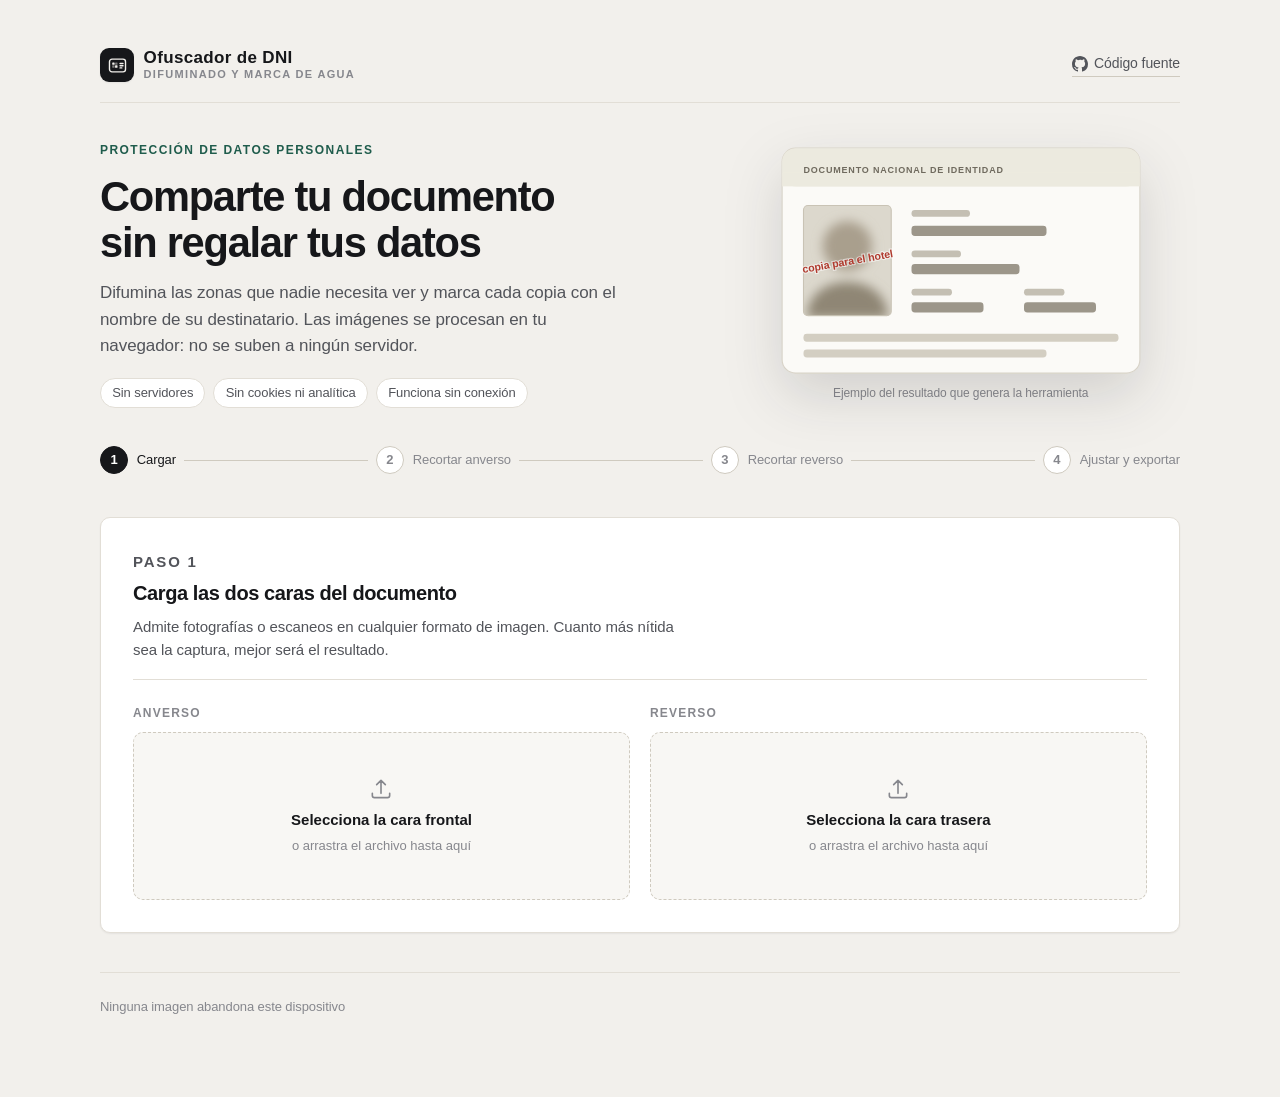
==== app/index.html @ 26025f0f "Refactor visual y nuevas funcionalidades" ====
<!doctype html>
<html lang="es">
  <head>
    <meta charset="UTF-8" />
    <meta name="viewport" content="width=device-width, initial-scale=1.0" />
    <meta
      name="description"
      content="Difumina los datos sensibles de tu DNI y marca la copia para su destinatario. Todo el procesado ocurre en tu navegador."
    />
    <title>Ofuscador de DNI</title>
    <link rel="stylesheet" href="styles.css" />
  </head>
  <body>
    <div class="page">
      <header class="masthead">
        <div class="brand">
          <span class="brand-glyph" aria-hidden="true">
            <svg
              width="19"
              height="19"
              viewBox="0 0 18 18"
              fill="none"
              stroke="currentColor"
              stroke-width="1.3"
            >
              <rect x="1.4" y="3" width="15.2" height="12" rx="2.4" />
              <g stroke="none" fill="currentColor">
                <rect x="4" y="6.1" width="2.3" height="2.3" rx="0.5" />
                <rect
                  x="6.7"
                  y="6.1"
                  width="2.3"
                  height="2.3"
                  rx="0.5"
                  opacity="0.45"
                />
                <rect
                  x="4"
                  y="8.8"
                  width="2.3"
                  height="2.3"
                  rx="0.5"
                  opacity="0.45"
                />
                <rect x="6.7" y="8.8" width="2.3" height="2.3" rx="0.5" />
              </g>
              <path
                d="M11.4 7.1h2.8M11.4 9.2h2.8M11.4 11.3h1.7"
                stroke-linecap="round"
              />
            </svg>
          </span>
          <span class="brand-text">
            <span class="brand-name">Ofuscador de DNI</span>
            <span class="brand-tagline">Difuminado y marca de agua</span>
          </span>
        </div>
        <a
          class="link-quiet"
          href="https://github.com/alfem/odni/"
          target="_blank"
          rel="noopener"
        >
          <svg
            width="16"
            height="16"
            viewBox="0 0 16 16"
            fill="currentColor"
            aria-hidden="true"
          >
            <path
              d="M8 0C3.58 0 0 3.58 0 8a8 8 0 0 0 5.47 7.59c.4.07.55-.17.55-.38 0-.19-.01-.82-.01-1.49-2.01.37-2.53-.49-2.69-.94-.09-.23-.48-.94-.82-1.13-.28-.15-.68-.52-.01-.53.63-.01 1.08.58 1.23.82.72 1.21 1.87.87 2.33.66.07-.52.28-.87.51-1.07-1.78-.2-3.64-.89-3.64-3.95 0-.87.31-1.59.82-2.15-.08-.2-.36-1.02.08-2.12 0 0 .67-.21 2.2.82a7.4 7.4 0 0 1 2-.27c.68 0 1.36.09 2 .27 1.53-1.04 2.2-.82 2.2-.82.44 1.1.16 1.92.08 2.12.51.56.82 1.27.82 2.15 0 3.07-1.87 3.75-3.65 3.95.29.25.54.73.54 1.48 0 1.07-.01 1.93-.01 2.2 0 .21.15.46.55.38A8.01 8.01 0 0 0 16 8c0-4.42-3.58-8-8-8Z"
            />
          </svg>
          Código fuente
        </a>
      </header>

      <section class="hero">
        <div class="intro">
          <p class="eyebrow">Protección de datos personales</p>
          <h1>Comparte tu documento sin regalar tus datos</h1>
          <p class="lede">
            Difumina las zonas que nadie necesita ver y marca cada copia con el
            nombre de su destinatario. Las imágenes se procesan en tu navegador:
            no se suben a ningún servidor.
          </p>
          <ul class="facts">
            <li>Sin servidores</li>
            <li>Sin cookies ni analítica</li>
            <li>Funciona sin conexión</li>
          </ul>
        </div>

        <figure class="hero-figure">
          <svg
            viewBox="0 0 320 202"
            role="img"
            aria-label="Ejemplo de documento de identidad con la fotografía difuminada y una marca de agua"
          >
            <defs>
              <filter
                id="faceBlur"
                x="-25%"
                y="-25%"
                width="150%"
                height="150%"
              >
                <feGaussianBlur stdDeviation="4.5" />
              </filter>
              <clipPath id="photoClip">
                <rect x="20" y="52" width="78" height="98" rx="4" />
              </clipPath>
            </defs>

            <rect
              x="1"
              y="1"
              width="318"
              height="200"
              rx="12"
              fill="#fbfaf7"
              stroke="#d8d3c8"
            />
            <rect x="1" y="1" width="318" height="34" rx="12" fill="#eceadf" />
            <rect x="1" y="23" width="318" height="12" fill="#eceadf" />
            <text x="20" y="23" class="card-title">
              DOCUMENTO NACIONAL DE IDENTIDAD
            </text>

            <!-- Retrato difuminado -->
            <g clip-path="url(#photoClip)">
              <rect x="20" y="52" width="78" height="98" fill="#dcd8cd" />
              <g filter="url(#faceBlur)">
                <circle cx="59" cy="88" r="22" fill="#a99f8d" />
                <path
                  d="M23 152c0-20 16-32 36-32s36 12 36 32Z"
                  fill="#8f8674"
                />
              </g>
            </g>
            <rect
              x="20"
              y="52"
              width="78"
              height="98"
              rx="4"
              fill="none"
              stroke="#c9c3b5"
            />

            <!-- Campos del documento -->
            <g fill="#c4bfb3">
              <rect x="116" y="56" width="52" height="6" rx="3" />
              <rect
                x="116"
                y="70"
                width="120"
                height="9"
                rx="3"
                fill="#9c968a"
              />
              <rect x="116" y="92" width="44" height="6" rx="3" />
              <rect
                x="116"
                y="104"
                width="96"
                height="9"
                rx="3"
                fill="#9c968a"
              />
              <rect x="116" y="126" width="36" height="6" rx="3" />
              <rect
                x="116"
                y="138"
                width="64"
                height="9"
                rx="3"
                fill="#9c968a"
              />
              <rect x="216" y="126" width="36" height="6" rx="3" />
              <rect
                x="216"
                y="138"
                width="64"
                height="9"
                rx="3"
                fill="#9c968a"
              />
            </g>

            <!-- Zona OCR inferior -->
            <g fill="#d3cec2">
              <rect x="20" y="166" width="280" height="7" rx="3" />
              <rect x="20" y="180" width="216" height="7" rx="3" />
            </g>

            <!-- Marca de agua -->
            <g transform="rotate(-10 59 101)">
              <text x="59" y="105" class="card-watermark">
                copia para el hotel
              </text>
            </g>
          </svg>
          <figcaption>
            Ejemplo del resultado que genera la herramienta
          </figcaption>
        </figure>
      </section>

      <nav class="progress" aria-label="Progreso del proceso">
        <div class="progress-step active" id="step1">
          <span class="progress-num">1</span>
          <span class="progress-label">Cargar</span>
        </div>
        <span class="progress-line" id="line1"></span>
        <div class="progress-step" id="step2">
          <span class="progress-num">2</span>
          <span class="progress-label">Recortar anverso</span>
        </div>
        <span class="progress-line" id="line2"></span>
        <div class="progress-step" id="step3">
          <span class="progress-num">3</span>
          <span class="progress-label">Recortar reverso</span>
        </div>
        <span class="progress-line" id="line3"></span>
        <div class="progress-step" id="step4">
          <span class="progress-num">4</span>
          <span class="progress-label">Ajustar y exportar</span>
        </div>
      </nav>

      <!-- Paso 1 -->
      <section class="panel" id="uploadSection">
        <div class="panel-head">
          <p class="panel-step">Paso 1</p>
          <h2>Carga las dos caras del documento</h2>
          <p>
            Admite fotografías o escaneos en cualquier formato de imagen. Cuanto
            más nítida sea la captura, mejor será el resultado.
          </p>
        </div>

        <div class="grid-2">
          <div class="upload">
            <p class="field-legend">Anverso</p>
            <button
              type="button"
              class="upload-zone"
              id="uploadAnverso"
              onclick="document.getElementById('fileAnverso').click()"
            >
              <svg
                class="upload-icon"
                width="26"
                height="26"
                viewBox="0 0 24 24"
                fill="none"
                stroke="currentColor"
                stroke-width="1.5"
                stroke-linecap="round"
                stroke-linejoin="round"
                aria-hidden="true"
              >
                <path d="M12 16V4m0 0L8 8m4-4 4 4" />
                <path d="M4 16v2a2 2 0 0 0 2 2h12a2 2 0 0 0 2-2v-2" />
              </svg>
              <span class="upload-title">Selecciona la cara frontal</span>
              <span class="upload-hint">o arrastra el archivo hasta aquí</span>
            </button>
            <input
              type="file"
              id="fileAnverso"
              accept="image/*"
              aria-label="Imagen del anverso"
            />
          </div>

          <div class="upload">
            <p class="field-legend">Reverso</p>
            <button
              type="button"
              class="upload-zone"
              id="uploadReverso"
              onclick="document.getElementById('fileReverso').click()"
            >
              <svg
                class="upload-icon"
                width="26"
                height="26"
                viewBox="0 0 24 24"
                fill="none"
                stroke="currentColor"
                stroke-width="1.5"
                stroke-linecap="round"
                stroke-linejoin="round"
                aria-hidden="true"
              >
                <path d="M12 16V4m0 0L8 8m4-4 4 4" />
                <path d="M4 16v2a2 2 0 0 0 2 2h12a2 2 0 0 0 2-2v-2" />
              </svg>
              <span class="upload-title">Selecciona la cara trasera</span>
              <span class="upload-hint">o arrastra el archivo hasta aquí</span>
            </button>
            <input
              type="file"
              id="fileReverso"
              accept="image/*"
              aria-label="Imagen del reverso"
            />
          </div>
        </div>
      </section>

      <!-- Paso 2 -->
      <section class="panel hidden" id="cropAnversoSection">
        <div class="panel-head">
          <p class="panel-step">Paso 2 · opcional</p>
          <h2>Recorta el anverso</h2>
          <p>
            Arrastra sobre la imagen para quedarte solo con el documento y
            descartar el fondo.
          </p>
        </div>

        <div class="canvas-frame">
          <canvas id="cropCanvasAnverso"></canvas>
        </div>

        <div class="actions">
          <button class="btn btn-quiet" onclick="resetCropAnverso()">
            Reiniciar selección
          </button>
          <div class="btn-row">
            <button class="btn" onclick="skipCropAnverso()">
              Omitir recorte
            </button>
            <button class="btn btn-primary" onclick="applyCropAnverso()">
              Aplicar recorte
            </button>
          </div>
        </div>
      </section>

      <!-- Paso 3 -->
      <section class="panel hidden" id="cropReversoSection">
        <div class="panel-head">
          <p class="panel-step">Paso 3 · opcional</p>
          <h2>Recorta el reverso</h2>
          <p>
            Mismo procedimiento que en el anverso: selecciona el área que
            quieres conservar.
          </p>
        </div>

        <div class="canvas-frame">
          <canvas id="cropCanvasReverso"></canvas>
        </div>

        <div class="actions">
          <button class="btn btn-quiet" onclick="resetCropReverso()">
            Reiniciar selección
          </button>
          <div class="btn-row">
            <button class="btn" onclick="skipCropReverso()">
              Omitir recorte
            </button>
            <button class="btn btn-primary" onclick="applyCropReverso()">
              Aplicar recorte
            </button>
          </div>
        </div>
      </section>

      <!-- Paso 4 -->
      <section class="panel hidden" id="processSection">
        <div class="panel-head">
          <p class="panel-step">Paso 4</p>
          <h2>Ajusta el resultado</h2>
          <p>
            Los cambios se reflejan al instante en la vista previa. Activa
            «Mostrar áreas» para colocar los rectángulos arrastrándolos con el
            ratón.
          </p>
        </div>

        <div>
          <div class="section-head">
            <h3>Vista previa</h3>
            <div class="btn-row">
              <label class="chip" id="grayscaleLabel">
                <input
                  type="checkbox"
                  id="grayscaleMode"
                  onchange="toggleGrayscaleDisplay()"
                />
                Blanco y negro
              </label>
              <label class="chip" id="showAreasLabel">
                <input
                  type="checkbox"
                  id="showBlurAreas"
                  onchange="toggleAreaDisplay()"
                />
                Mostrar/Editar áreas
              </label>
            </div>
          </div>

          <div class="grid-2">
            <div class="preview">
              <p class="field-legend">Anverso</p>
              <div class="canvas-frame">
                <canvas id="previewCanvasAnverso"></canvas>
              </div>
            </div>
            <div class="preview">
              <p class="field-legend">Reverso</p>
              <div class="canvas-frame">
                <canvas id="previewCanvasReverso"></canvas>
              </div>
            </div>
          </div>
        </div>

        <div class="grid-2">
          <div class="field">
            <label for="standardWidth">Ancho de salida (píxeles)</label>
            <input
              type="number"
              id="standardWidth"
              value="850"
              min="400"
              max="2000"
              step="50"
            />
            <p class="field-note">
              Las imágenes se redimensionan a este ancho manteniendo la
              proporción.
            </p>
          </div>
          <div class="field">
            <label for="blurIntensity">Intensidad del difuminado</label>
            <input
              type="number"
              id="blurIntensity"
              value="20"
              min="5"
              max="50"
            />
            <p class="field-note">
              Valores altos hacen el texto irrecuperable, pero engordan el
              archivo.
            </p>
          </div>
        </div>

        <div>
          <div class="section-head">
            <h3>Marca de agua</h3>
          </div>
          <div class="area-group">
            <div class="area">
              <label class="check">
                <input type="checkbox" id="addWatermark" checked />
                Escribir un texto sobre la foto
              </label>
              <p class="field-note">
                Funciona de forma independiente al difuminado y se sitúa sobre
                el área «Foto del titular».
              </p>
              <div class="field">
                <label for="overlayText">Texto</label>
                <input
                  type="text"
                  id="overlayText"
                  value="copia para el hotel"
                  placeholder="Escribe el texto aquí"
                />
              </div>
              <div class="area-grid">
                <div>
                  <label for="fontSize">Tamaño (%)</label>
                  <input
                    type="number"
                    id="fontSize"
                    value="2.8"
                    step="0.1"
                    min="0.5"
                    max="10"
                  />
                </div>
                <div>
                  <label for="textColor">Color</label>
                  <select id="textColor">
                    <option value="red">Rojo</option>
                    <option value="black">Negro</option>
                    <option value="white">Blanco</option>
                    <option value="blue">Azul</option>
                  </select>
                </div>
              </div>
            </div>
          </div>
        </div>

        <div>
          <div class="section-head">
            <h3>Áreas a difuminar · anverso</h3>
            <button
              type="button"
              class="btn btn-sm"
              onclick="addCustomArea('anverso')"
            >
              + Añadir área
            </button>
          </div>

          <p class="note note-accent">
            <strong>Consejo:</strong> con «Mostrar áreas» activado puedes
            arrastrar y redimensionar cada rectángulo directamente sobre la
            vista previa.
          </p>

          <div class="area-group" style="margin-top: 0.75rem">
            <div class="area">
              <div class="area-head">
                <label class="check">
                  <span class="area-swatch red"></span>
                  <input type="checkbox" id="blurFoto" checked />
                  Foto del titular
                </label>
              </div>
              <div class="area-grid">
                <div>
                  <label for="fotoX">X (%)</label>
                  <input
                    type="number"
                    id="fotoX"
                    value="5"
                    step="0.1"
                    min="0"
                    max="100"
                  />
                </div>
                <div>
                  <label for="fotoY">Y (%)</label>
                  <input
                    type="number"
                    id="fotoY"
                    value="16"
                    step="0.1"
                    min="0"
                    max="100"
                  />
                </div>
                <div>
                  <label for="fotoWidth">Ancho (%)</label>
                  <input
                    type="number"
                    id="fotoWidth"
                    value="33"
                    step="0.1"
                    min="0"
                    max="100"
                  />
                </div>
                <div>
                  <label for="fotoHeight">Alto (%)</label>
                  <input
                    type="number"
                    id="fotoHeight"
                    value="68"
                    step="0.1"
                    min="0"
                    max="100"
                  />
                </div>
              </div>
            </div>

            <div class="area">
              <div class="area-head">
                <label class="check">
                  <span class="area-swatch blue"></span>
                  <input type="checkbox" id="blurFirma" checked />
                  Firma
                </label>
              </div>
              <div class="area-grid">
                <div>
                  <label for="firmaX">X (%)</label>
                  <input
                    type="number"
                    id="firmaX"
                    value="40"
                    step="0.1"
                    min="0"
                    max="100"
                  />
                </div>
                <div>
                  <label for="firmaY">Y (%)</label>
                  <input
                    type="number"
                    id="firmaY"
                    value="76"
                    step="0.1"
                    min="0"
                    max="100"
                  />
                </div>
                <div>
                  <label for="firmaWidth">Ancho (%)</label>
                  <input
                    type="number"
                    id="firmaWidth"
                    value="25"
                    step="0.1"
                    min="0"
                    max="100"
                  />
                </div>
                <div>
                  <label for="firmaHeight">Alto (%)</label>
                  <input
                    type="number"
                    id="firmaHeight"
                    value="18"
                    step="0.1"
                    min="0"
                    max="100"
                  />
                </div>
              </div>
            </div>

            <div id="customAreasAnverso" class="area-group"></div>
          </div>
        </div>

        <div>
          <div class="section-head">
            <h3>Áreas a difuminar · reverso</h3>
            <button
              type="button"
              class="btn btn-sm"
              onclick="addCustomArea('reverso')"
            >
              + Añadir área
            </button>
          </div>

          <div class="area-group">
            <div class="area">
              <div class="area-head">
                <label class="check">
                  <span class="area-swatch green"></span>
                  <input type="checkbox" id="blurEquipo" checked />
                  Número de equipo (IDESP)
                </label>
              </div>
              <div class="area-grid">
                <div>
                  <label for="equipoX">X (%)</label>
                  <input
                    type="number"
                    id="equipoX"
                    value="5"
                    step="0.1"
                    min="0"
                    max="100"
                  />
                </div>
                <div>
                  <label for="equipoY">Y (%)</label>
                  <input
                    type="number"
                    id="equipoY"
                    value="30"
                    step="0.1"
                    min="0"
                    max="100"
                  />
                </div>
                <div>
                  <label for="equipoWidth">Ancho (%)</label>
                  <input
                    type="number"
                    id="equipoWidth"
                    value="5"
                    step="0.1"
                    min="0"
                    max="100"
                  />
                </div>
                <div>
                  <label for="equipoHeight">Alto (%)</label>
                  <input
                    type="number"
                    id="equipoHeight"
                    value="30"
                    step="0.1"
                    min="0"
                    max="100"
                  />
                </div>
              </div>
            </div>

            <div id="customAreasReverso" class="area-group"></div>
          </div>
        </div>

        <div class="actions">
          <p class="field-note">
            La vista previa se actualiza sola; procesa cuando estés conforme.
          </p>
          <button class="btn btn-primary" onclick="processImages()">
            Procesar imágenes
          </button>
        </div>
      </section>

      <!-- Descarga -->
      <section class="panel hidden" id="downloadSection">
        <div class="panel-head">
          <p class="panel-step">Listo</p>
          <h2>Descarga tus copias</h2>
          <p>
            Guarda cada cara por separado o las dos juntas en un único PDF,
            listo para enviar.
          </p>
        </div>

        <div class="btn-row">
          <button class="btn" onclick="downloadAnverso()">Anverso (PNG)</button>
          <button class="btn" onclick="downloadReverso()">Reverso (PNG)</button>
          <button class="btn btn-accent" onclick="exportToPDF()">
            Ambas caras (PDF)
          </button>
        </div>

        <div class="actions">
          <p class="field-note">
            Revisa el resultado antes de enviarlo: el difuminado es
            irreversible, pero la responsabilidad es tuya.
          </p>
          <button class="btn btn-quiet" onclick="resetAll()">
            Procesar otro documento
          </button>
        </div>
      </section>

      <footer class="colophon">
        <span>Ninguna imagen abandona este dispositivo</span>
      </footer>
    </div>

    <script src="app.js"></script>
  </body>
</html>
---- app/styles.css ----
/* ============================================================
   Ofuscador de DNI — hoja de estilos
   Paleta papel/tinta, una sola tinta de acento, jerarquía por
   tipografía y espacio en lugar de por color.
   ============================================================ */

:root {
  color-scheme: light;

  --paper: #f2f0ec;
  --surface: #ffffff;
  --sunken: #f8f7f4;

  --ink: #16171a;
  --ink-2: #52545a;
  --ink-3: #86878d;

  --line: #e2ded6;
  --line-strong: #cfcabf;

  --accent: #1f5c4c;
  --accent-ink: #144136;
  --accent-wash: #e9f0ed;

  --alert: #9c3b2b;
  --alert-wash: #fbeeeb;

  --radius: 10px;
  --radius-sm: 6px;
  --radius-pill: 999px;

  --shadow-xs: 0 1px 2px rgba(22, 23, 26, 0.06);
  --shadow-sm: 0 2px 6px -2px rgba(22, 23, 26, 0.1);
  --shadow-md: 0 18px 36px -28px rgba(22, 23, 26, 0.55);

  --font-sans:
    ui-sans-serif, -apple-system, BlinkMacSystemFont, 'Segoe UI', Inter, Roboto,
    'Helvetica Neue', Arial, sans-serif;
  --font-mono:
    ui-monospace, SFMono-Regular, 'SF Mono', Menlo, Consolas, monospace;

  --step: clamp(1rem, 0.6rem + 1vw, 1.5rem);
}

*,
*::before,
*::after {
  box-sizing: border-box;
}

* {
  margin: 0;
}

html {
  -webkit-text-size-adjust: 100%;
}

body {
  min-height: 100vh;
  background: var(--paper);
  color: var(--ink);
  font-family: var(--font-sans);
  font-size: 15px;
  line-height: 1.55;
  letter-spacing: -0.006em;
  -webkit-font-smoothing: antialiased;
}

img,
canvas {
  display: block;
  max-width: 100%;
}

button,
input,
select,
textarea {
  font: inherit;
  color: inherit;
}

:focus-visible {
  outline: 2px solid var(--accent);
  outline-offset: 2px;
  border-radius: 3px;
}

.hidden {
  display: none !important;
}

.sr-only {
  position: absolute;
  width: 1px;
  height: 1px;
  padding: 0;
  overflow: hidden;
  clip: rect(0 0 0 0);
  white-space: nowrap;
  border: 0;
}

/* ---------- Estructura ---------- */

.page {
  width: min(1080px, 100% - 2.5rem);
  margin-inline: auto;
  padding-block: clamp(1.5rem, 4vw, 3rem) 5rem;
  display: flex;
  flex-direction: column;
  gap: clamp(1.75rem, 3vw, 2.75rem);
}

.masthead {
  display: flex;
  align-items: center;
  justify-content: space-between;
  gap: 1rem;
  padding-bottom: 1.25rem;
  border-bottom: 1px solid var(--line);
}

.brand {
  display: flex;
  align-items: center;
  gap: 0.6rem;
}

.brand-glyph {
  display: grid;
  place-items: center;
  width: 2.125rem;
  height: 2.125rem;
  flex: none;
  background: var(--ink);
  color: var(--paper);
  border-radius: 9px;
  box-shadow: var(--shadow-xs);
}

.brand-text {
  display: grid;
  gap: 0.05rem;
}

.brand-name {
  font-size: 1.0625rem;
  font-weight: 650;
  letter-spacing: 0.02em;
  line-height: 1.1;
}

.brand-tagline {
  font-size: 0.6875rem;
  font-weight: 600;
  letter-spacing: 0.12em;
  text-transform: uppercase;
  color: var(--ink-3);
  line-height: 1.2;
}

.link-quiet {
  display: inline-flex;
  align-items: center;
  gap: 0.4rem;
  color: var(--ink-2);
  text-decoration: none;
  font-size: 0.875rem;
  border-bottom: 1px solid var(--line-strong);
  padding-bottom: 1px;
  transition:
    color 0.15s ease,
    border-color 0.15s ease;
}

.link-quiet svg {
  flex: none;
}

.link-quiet:hover {
  color: var(--ink);
  border-color: var(--ink);
}

/* ---------- Portada ---------- */

.hero {
  display: grid;
  grid-template-columns: minmax(0, 1.15fr) minmax(0, 0.85fr);
  align-items: center;
  gap: clamp(1.5rem, 4vw, 3rem);
}

.intro {
  display: grid;
  gap: 0.9rem;
  max-width: 62ch;
}

.hero-figure {
  margin: 0;
  display: grid;
  gap: 0.6rem;
  justify-items: center;
}

.hero-figure svg {
  width: 100%;
  max-width: 360px;
  height: auto;
  border-radius: var(--radius);
  filter: drop-shadow(0 22px 28px rgba(22, 23, 26, 0.14));
}

.hero-figure figcaption {
  font-size: 0.75rem;
  color: var(--ink-3);
  text-align: center;
}

.card-title {
  font-family: var(--font-sans);
  font-size: 8px;
  font-weight: 600;
  letter-spacing: 0.09em;
  fill: #6f6a5e;
}

.card-watermark {
  font-family: var(--font-sans);
  font-size: 9.5px;
  font-weight: 700;
  text-anchor: middle;
  fill: #b03a2e;
  paint-order: stroke;
  stroke: rgba(255, 255, 255, 0.55);
  stroke-width: 2px;
}

.eyebrow {
  font-size: 0.75rem;
  font-weight: 600;
  letter-spacing: 0.12em;
  text-transform: uppercase;
  color: var(--accent);
}

h1 {
  font-size: clamp(1.75rem, 1.2rem + 2.2vw, 2.6rem);
  line-height: 1.1;
  letter-spacing: -0.03em;
  font-weight: 600;
  text-wrap: balance;
}

.lede {
  color: var(--ink-2);
  font-size: 1.0625rem;
  max-width: 58ch;
  text-wrap: pretty;
}

.facts {
  display: flex;
  flex-wrap: wrap;
  gap: 0.4rem 0.5rem;
  padding: 0;
  margin-top: 0.25rem;
  list-style: none;
}

.facts li {
  font-size: 0.8125rem;
  color: var(--ink-2);
  background: var(--surface);
  border: 1px solid var(--line);
  border-radius: var(--radius-pill);
  padding: 0.25rem 0.7rem;
}

/* ---------- Barra de progreso ---------- */

.progress {
  display: flex;
  align-items: center;
  gap: 0.5rem;
  overflow-x: auto;
  padding-bottom: 0.25rem;
  scrollbar-width: none;
}

.progress::-webkit-scrollbar {
  display: none;
}

.progress-step {
  display: flex;
  align-items: center;
  gap: 0.55rem;
  flex: none;
  color: var(--ink-3);
  transition: color 0.2s ease;
}

.progress-num {
  display: grid;
  place-items: center;
  width: 1.75rem;
  height: 1.75rem;
  border-radius: var(--radius-pill);
  border: 1px solid var(--line-strong);
  background: var(--surface);
  font-size: 0.8125rem;
  font-variant-numeric: tabular-nums;
  font-weight: 600;
  transition:
    background 0.2s ease,
    border-color 0.2s ease,
    color 0.2s ease;
}

.progress-label {
  font-size: 0.8125rem;
  font-weight: 500;
  white-space: nowrap;
}

.progress-step.active {
  color: var(--ink);
}

.progress-step.active .progress-num {
  border-color: var(--ink);
  background: var(--ink);
  color: var(--surface);
}

.progress-step.completed {
  color: var(--accent);
}

.progress-step.completed .progress-num {
  border-color: var(--accent);
  background: var(--accent-wash);
  color: var(--accent-ink);
}

.progress-line {
  flex: 1 1 1.5rem;
  min-width: 1.5rem;
  height: 1px;
  background: var(--line-strong);
  transition: background 0.25s ease;
}

.progress-line.completed {
  background: var(--accent);
}

/* ---------- Paneles ---------- */

.panel {
  background: var(--surface);
  border: 1px solid var(--line);
  border-radius: var(--radius);
  box-shadow: var(--shadow-xs);
  padding: clamp(1.25rem, 3vw, 2rem);
  display: grid;
  gap: 1.5rem;
}

.panel-head {
  display: grid;
  gap: 0.35rem;
  padding-bottom: 1.1rem;
  border-bottom: 1px solid var(--line);
}

.panel-step {
  font-size: 0.75rem;
  font-weight: 600;
  letter-spacing: 0.12em;
  text-transform: uppercase;
  color: var(--ink-3);
}

.panel-head h2 {
  font-size: 1.25rem;
  font-weight: 600;
  letter-spacing: -0.02em;
}

.panel-head p {
  color: var(--ink-2);
  font-size: 0.9375rem;
  max-width: 65ch;
}

.section-head {
  display: flex;
  align-items: flex-end;
  justify-content: space-between;
  flex-wrap: wrap;
  gap: 0.75rem 1rem;
  margin-bottom: 1rem;
}

h3 {
  font-size: 1rem;
  font-weight: 600;
  letter-spacing: -0.015em;
}

.field-legend,
h4 {
  font-size: 0.75rem;
  font-weight: 600;
  letter-spacing: 0.1em;
  text-transform: uppercase;
  color: var(--ink-3);
}

.grid-2 {
  display: grid;
  grid-template-columns: repeat(auto-fit, minmax(260px, 1fr));
  gap: 1.25rem;
}

/* ---------- Zona de carga ---------- */

.upload {
  display: grid;
  gap: 0.6rem;
}

.upload-zone {
  display: grid;
  place-content: center;
  justify-items: center;
  gap: 0.35rem;
  width: 100%;
  min-height: 168px;
  padding: 1.5rem;
  text-align: center;
  color: inherit;
  background: var(--sunken);
  border: 1px dashed var(--line-strong);
  border-radius: var(--radius);
  cursor: pointer;
  transition:
    border-color 0.18s ease,
    background 0.18s ease,
    transform 0.18s ease;
}

.upload-zone:hover {
  border-color: var(--ink-3);
  background: var(--surface);
}

.upload-zone.active {
  border-color: var(--accent);
  border-style: solid;
  background: var(--accent-wash);
}

.upload-zone.is-loaded {
  border-style: solid;
  border-color: var(--accent);
  background: var(--surface);
}

.upload-icon {
  color: var(--ink-3);
}

.upload-title {
  font-weight: 550;
  font-size: 0.9375rem;
}

.upload-hint {
  font-size: 0.8125rem;
  color: var(--ink-3);
}

.upload-check {
  display: grid;
  place-items: center;
  width: 2rem;
  height: 2rem;
  border-radius: var(--radius-pill);
  background: var(--accent);
  color: #fff;
  font-size: 0.95rem;
  line-height: 1;
}

input[type='file'] {
  display: none;
}

/* ---------- Botones ---------- */

.btn {
  --btn-bg: var(--surface);
  --btn-fg: var(--ink);
  --btn-line: var(--line-strong);

  display: inline-flex;
  align-items: center;
  justify-content: center;
  gap: 0.45rem;
  padding: 0.6rem 1.05rem;
  background: var(--btn-bg);
  color: var(--btn-fg);
  border: 1px solid var(--btn-line);
  border-radius: var(--radius-sm);
  font-size: 0.9rem;
  font-weight: 550;
  letter-spacing: -0.01em;
  cursor: pointer;
  transition:
    background 0.16s ease,
    border-color 0.16s ease,
    color 0.16s ease,
    box-shadow 0.16s ease;
}

.btn:hover {
  border-color: var(--ink-3);
  box-shadow: var(--shadow-xs);
}

.btn:active {
  transform: translateY(0.5px);
}

.btn:disabled {
  opacity: 0.45;
  cursor: not-allowed;
}

.btn-primary {
  --btn-bg: var(--ink);
  --btn-fg: #fff;
  --btn-line: var(--ink);
}

.btn-primary:hover {
  --btn-bg: #000;
  --btn-line: #000;
}

.btn-accent {
  --btn-bg: var(--accent);
  --btn-fg: #fff;
  --btn-line: var(--accent);
}

.btn-accent:hover {
  --btn-bg: var(--accent-ink);
  --btn-line: var(--accent-ink);
}

.btn-quiet {
  --btn-bg: transparent;
  --btn-fg: var(--ink-2);
  --btn-line: transparent;
}

.btn-quiet:hover {
  --btn-fg: var(--ink);
  --btn-line: var(--line-strong);
}

.btn-danger {
  --btn-fg: var(--alert);
  --btn-line: transparent;
  --btn-bg: transparent;
  padding: 0.3rem 0.55rem;
  font-size: 0.8125rem;
}

.btn-danger:hover {
  --btn-bg: var(--alert-wash);
  --btn-line: transparent;
}

.btn-sm {
  padding: 0.4rem 0.75rem;
  font-size: 0.8125rem;
}

.btn-row {
  display: flex;
  flex-wrap: wrap;
  gap: 0.6rem;
}

.btn-row.end {
  justify-content: flex-end;
}

.actions {
  display: flex;
  flex-wrap: wrap;
  align-items: center;
  justify-content: space-between;
  gap: 1rem;
  padding-top: 1.25rem;
  border-top: 1px solid var(--line);
}

/* ---------- Formularios ---------- */

.field {
  display: grid;
  gap: 0.35rem;
}

.field > label,
.field-label {
  font-size: 0.8125rem;
  font-weight: 550;
  color: var(--ink-2);
}

.field-note {
  font-size: 0.8125rem;
  color: var(--ink-3);
}

input[type='text'],
input[type='number'],
select {
  width: 100%;
  padding: 0.5rem 0.65rem;
  background: var(--surface);
  border: 1px solid var(--line-strong);
  border-radius: var(--radius-sm);
  font-size: 0.9rem;
  transition:
    border-color 0.16s ease,
    box-shadow 0.16s ease;
}

input[type='text']:focus,
input[type='number']:focus,
select:focus {
  outline: none;
  border-color: var(--accent);
  box-shadow: 0 0 0 3px var(--accent-wash);
}

input[type='number'] {
  font-variant-numeric: tabular-nums;
}

select {
  appearance: none;
  background-image:
    linear-gradient(45deg, transparent 50%, var(--ink-3) 50%),
    linear-gradient(135deg, var(--ink-3) 50%, transparent 50%);
  background-position:
    calc(100% - 15px) calc(50% + 1px),
    calc(100% - 10px) calc(50% + 1px);
  background-size: 5px 5px;
  background-repeat: no-repeat;
  padding-right: 2rem;
}

input[type='checkbox'] {
  accent-color: var(--accent);
  width: 1rem;
  height: 1rem;
  cursor: pointer;
}

.check {
  display: flex;
  align-items: center;
  gap: 0.55rem;
  font-size: 0.9375rem;
  font-weight: 550;
  cursor: pointer;
}

/* Interruptores de la vista previa */
.chip {
  display: inline-flex;
  align-items: center;
  gap: 0.5rem;
  padding: 0.4rem 0.8rem;
  background: var(--surface);
  border: 1px solid var(--line-strong);
  border-radius: var(--radius-pill);
  font-size: 0.8125rem;
  font-weight: 550;
  color: var(--ink-2);
  cursor: pointer;
  user-select: none;
  transition:
    background 0.16s ease,
    border-color 0.16s ease,
    color 0.16s ease;
}

.chip:hover {
  border-color: var(--ink-3);
}

.chip.active {
  background: var(--ink);
  border-color: var(--ink);
  color: #fff;
}

.chip.active input[type='checkbox'] {
  accent-color: #fff;
}

/* ---------- Lienzos ---------- */

.canvas-frame {
  display: grid;
  justify-items: center;
  padding: 1rem;
  background: var(--sunken);
  border: 1px solid var(--line);
  border-radius: var(--radius);
}

.canvas-frame canvas {
  height: auto;
  border-radius: var(--radius-sm);
  box-shadow: var(--shadow-sm);
}

#cropCanvasAnverso,
#cropCanvasReverso {
  cursor: crosshair;
}

.preview {
  display: grid;
  gap: 0.5rem;
}

.preview canvas {
  width: 100%;
}

/* ---------- Áreas de difuminado ---------- */

.area-group {
  display: grid;
  gap: 0.75rem;
}

.area {
  display: grid;
  gap: 0.75rem;
  padding: 0.9rem 1rem;
  background: var(--sunken);
  border: 1px solid var(--line);
  border-radius: var(--radius-sm);
  transition: border-color 0.16s ease;
}

.area:hover {
  border-color: var(--line-strong);
}

.area-head {
  display: flex;
  align-items: center;
  justify-content: space-between;
  gap: 0.75rem;
}

.area-swatch {
  width: 0.5rem;
  height: 0.5rem;
  border-radius: 2px;
  flex: none;
}

.area-swatch.red {
  background: #c0392b;
}

.area-swatch.blue {
  background: #2c5aa0;
}

.area-swatch.green {
  background: #2f7a4f;
}

.area-swatch.amber {
  background: #b8791f;
}

.area-grid {
  display: grid;
  grid-template-columns: repeat(auto-fit, minmax(96px, 1fr));
  gap: 0.6rem;
}

.area-grid label {
  display: block;
  font-size: 0.6875rem;
  font-weight: 600;
  letter-spacing: 0.08em;
  text-transform: uppercase;
  color: var(--ink-3);
  margin-bottom: 0.2rem;
}

.area-grid input {
  padding: 0.35rem 0.5rem;
  font-size: 0.85rem;
}

/* ---------- Avisos ---------- */

.note {
  padding: 0.85rem 1rem;
  background: var(--sunken);
  border-left: 2px solid var(--line-strong);
  border-radius: 0 var(--radius-sm) var(--radius-sm) 0;
  font-size: 0.875rem;
  color: var(--ink-2);
}

.note strong {
  color: var(--ink);
  font-weight: 600;
}

.note-accent {
  background: var(--accent-wash);
  border-left-color: var(--accent);
}

/* ---------- Pie ---------- */

.colophon {
  display: flex;
  flex-wrap: wrap;
  gap: 0.5rem 1.25rem;
  justify-content: space-between;
  padding-top: 1.5rem;
  border-top: 1px solid var(--line);
  font-size: 0.8125rem;
  color: var(--ink-3);
}

/* ---------- Responsive ---------- */

@media (max-width: 860px) {
  .hero {
    grid-template-columns: 1fr;
  }

  .hero-figure {
    order: -1;
    justify-items: start;
  }
}

@media (max-width: 640px) {
  .page {
    width: min(100%, 100% - 1.75rem);
  }

  .progress-label {
    display: none;
  }

  .actions {
    flex-direction: column;
    align-items: stretch;
  }

  .actions .btn {
    width: 100%;
  }
}

@media (prefers-reduced-motion: reduce) {
  *,
  *::before,
  *::after {
    transition-duration: 0.01ms !important;
    animation-duration: 0.01ms !important;
  }
}
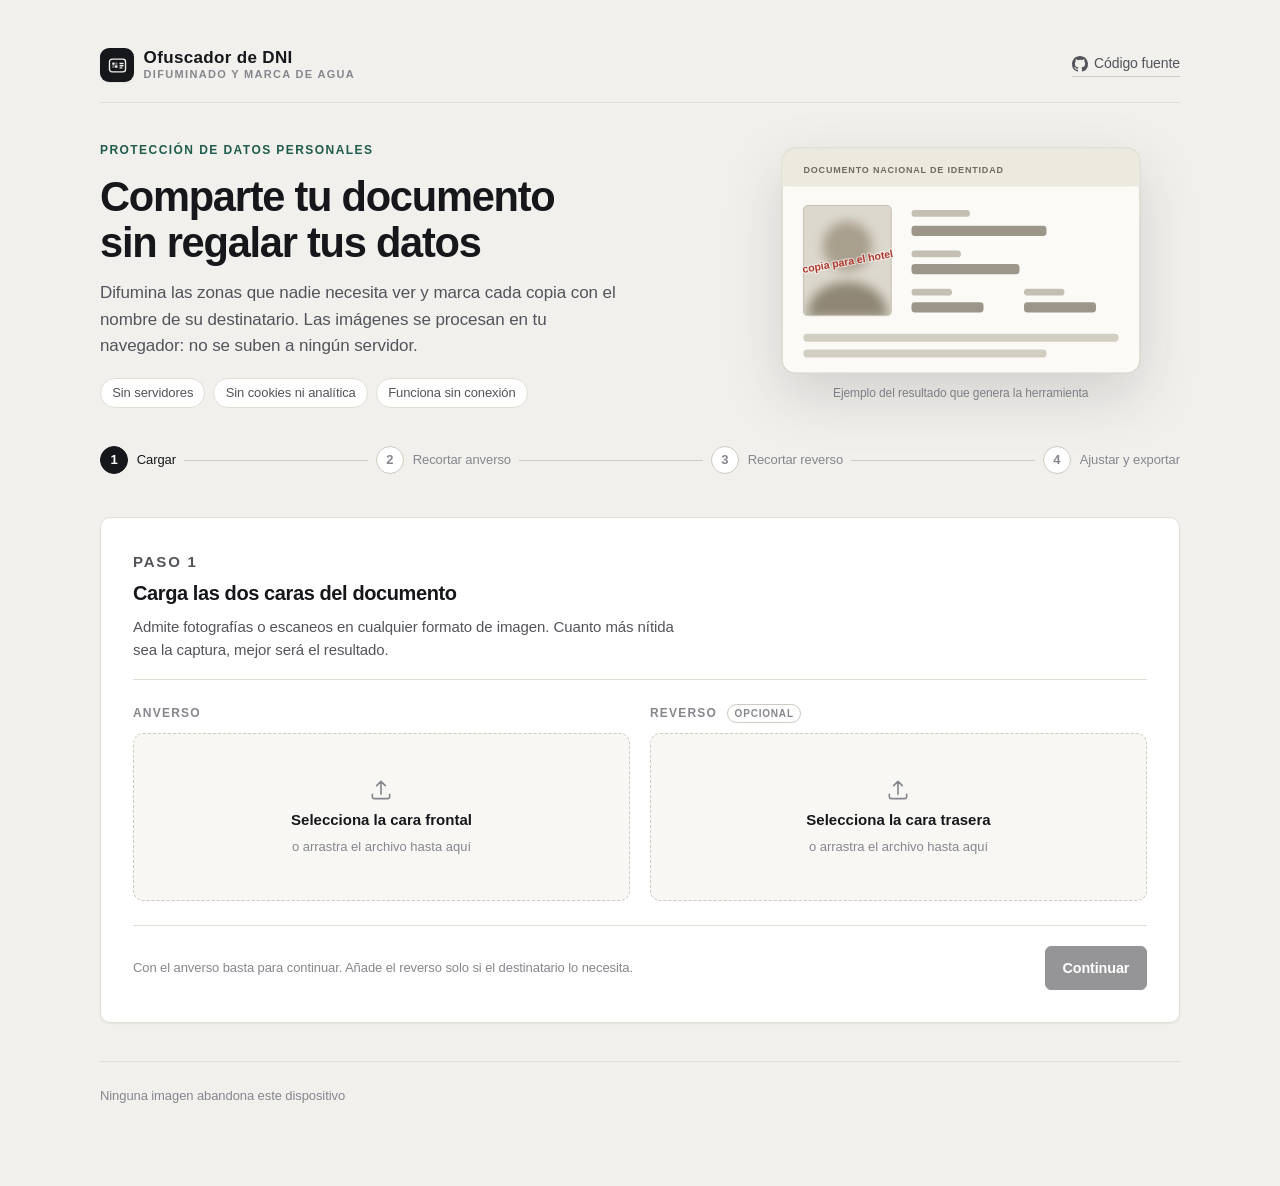
==== commit bfbb9c9b: "Add files via upload" ====
--- a/app/index.html
+++ b/app/index.html
@@ -57,7 +57,7 @@
         </div>
         <a
           class="link-quiet"
-          href="https://github.com/alfem/odni/"
+          href="https://github.com/jcolladosp/ofuscador_dni"
           target="_blank"
           rel="noopener"
         >
@@ -277,7 +277,9 @@
           </div>
 
           <div class="upload">
-            <p class="field-legend">Reverso</p>
+            <p class="field-legend">
+              Reverso <span class="tag-optional">opcional</span>
+            </p>
             <button
               type="button"
               class="upload-zone"
@@ -310,6 +312,21 @@
             />
           </div>
         </div>
+
+        <div class="actions">
+          <p class="field-note">
+            Con el anverso basta para continuar. Añade el reverso solo si el
+            destinatario lo necesita.
+          </p>
+          <button
+            class="btn btn-primary"
+            id="continueUpload"
+            onclick="startCropStep()"
+            disabled
+          >
+            Continuar
+          </button>
+        </div>
       </section>
 
       <!-- Paso 2 -->
@@ -414,7 +431,7 @@
                 <canvas id="previewCanvasAnverso"></canvas>
               </div>
             </div>
-            <div class="preview">
+            <div class="preview" id="previewReverso">
               <p class="field-legend">Reverso</p>
               <div class="canvas-frame">
                 <canvas id="previewCanvasReverso"></canvas>
@@ -639,7 +656,7 @@
           </div>
         </div>
 
-        <div>
+        <div id="reversoAreasSection">
           <div class="section-head">
             <h3>Áreas a difuminar · reverso</h3>
             <button
@@ -735,10 +752,14 @@
 
         <div class="btn-row">
           <button class="btn" onclick="downloadAnverso()">Anverso (PNG)</button>
-          <button class="btn" onclick="downloadReverso()">Reverso (PNG)</button>
-          <button class="btn btn-accent" onclick="exportToPDF()">
-            Ambas caras (PDF)
+          <button
+            class="btn"
+            id="downloadReversoBtn"
+            onclick="downloadReverso()"
+          >
+            Reverso (PNG)
           </button>
+          <button class="btn btn-accent" onclick="exportToPDF()">PDF</button>
         </div>
 
         <div class="actions">
--- a/app/styles.css
+++ b/app/styles.css
@@ -419,6 +419,17 @@
   font-weight: 600;
   letter-spacing: 0.1em;
   text-transform: uppercase;
+  color: var(--ink-3);
+}
+
+.tag-optional {
+  display: inline-block;
+  margin-left: 0.35rem;
+  padding: 0.05rem 0.4rem;
+  border: 1px solid var(--line-strong);
+  border-radius: var(--radius-pill);
+  font-size: 0.625rem;
+  letter-spacing: 0.08em;
   color: var(--ink-3);
 }
 
@@ -751,6 +762,7 @@
 
 .preview canvas {
   width: 100%;
+  max-width: 500px;
 }
 
 /* ---------- Áreas de difuminado ---------- */
